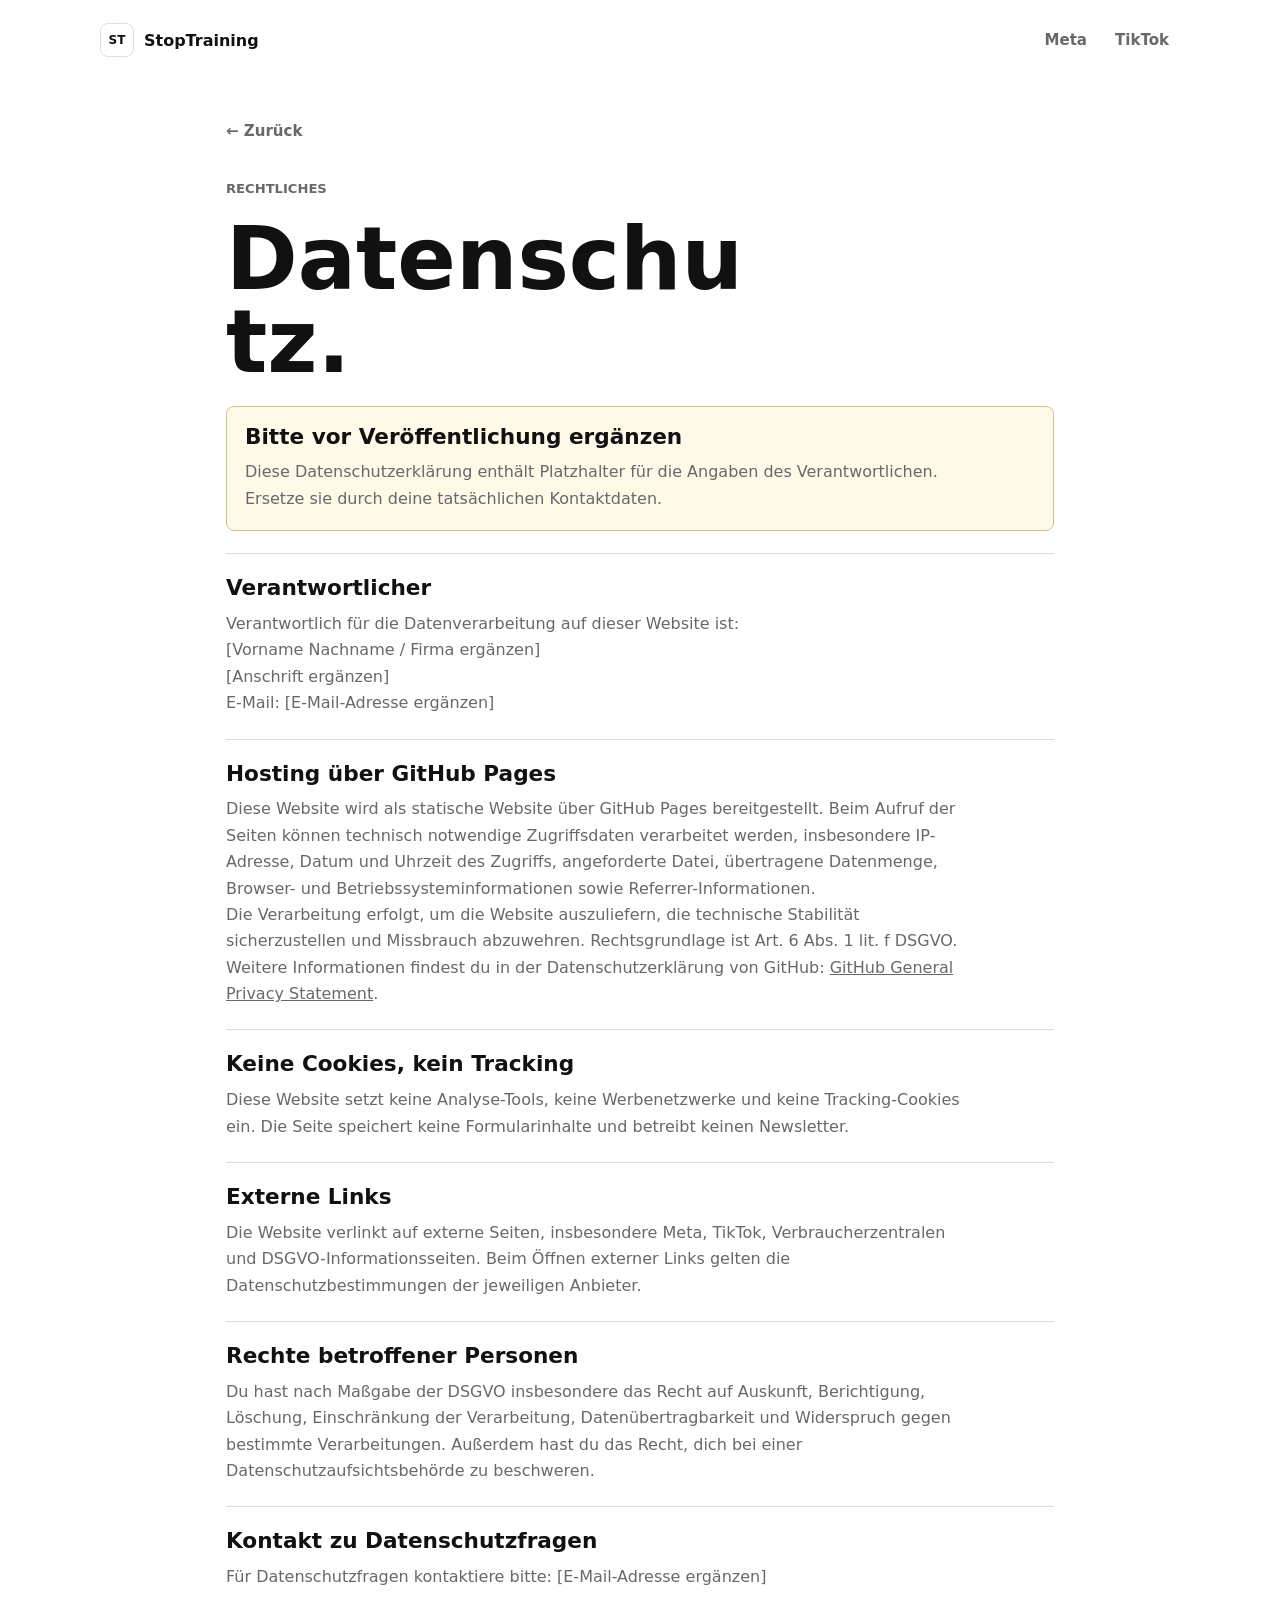
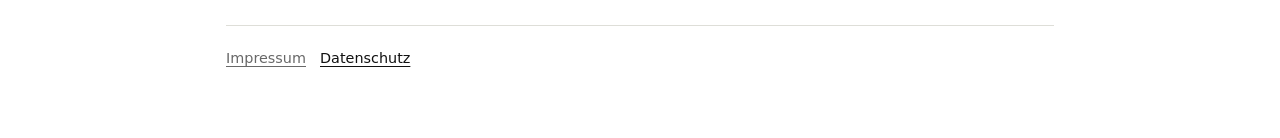
==== datenschutz.html @ 00260902 "Add legal pages and remove external icon CDN" ====
<!doctype html>
<html lang="de">
  <head>
    <meta charset="utf-8" />
    <meta name="viewport" content="width=device-width, initial-scale=1" />
    <meta name="theme-color" content="#ffffff" />
    <title>Datenschutz | StopTraining</title>
    <link rel="icon" href="assets/favicon.svg" type="image/svg+xml" />
    <link rel="stylesheet" href="styles.css" />
  </head>
  <body>
    <header class="site-header">
      <a class="brand" href="./" aria-label="StopTraining Startseite">
        <span class="brand-mark" aria-hidden="true">ST</span>
        <span>StopTraining</span>
      </a>
      <nav class="site-nav" aria-label="Navigation">
        <a href="meta.html">Meta</a>
        <a href="tiktok.html">TikTok</a>
      </nav>
    </header>

    <main class="page legal-page">
      <a class="back-link" href="./">← Zurück</a>
      <p class="kicker">Rechtliches</p>
      <h1>Datenschutz.</h1>

      <section class="legal-section warning-box">
        <h2>Bitte vor Veröffentlichung ergänzen</h2>
        <p>
          Diese Datenschutzerklärung enthält Platzhalter für die Angaben des Verantwortlichen. Ersetze sie durch deine tatsächlichen Kontaktdaten.
        </p>
      </section>

      <section class="legal-section">
        <h2>Verantwortlicher</h2>
        <p>
          Verantwortlich für die Datenverarbeitung auf dieser Website ist:<br />
          [Vorname Nachname / Firma ergänzen]<br />
          [Anschrift ergänzen]<br />
          E-Mail: [E-Mail-Adresse ergänzen]
        </p>
      </section>

      <section class="legal-section">
        <h2>Hosting über GitHub Pages</h2>
        <p>
          Diese Website wird als statische Website über GitHub Pages bereitgestellt. Beim Aufruf der Seiten können technisch notwendige Zugriffsdaten verarbeitet werden, insbesondere IP-Adresse, Datum und Uhrzeit des Zugriffs, angeforderte Datei, übertragene Datenmenge, Browser- und Betriebssysteminformationen sowie Referrer-Informationen.
        </p>
        <p>
          Die Verarbeitung erfolgt, um die Website auszuliefern, die technische Stabilität sicherzustellen und Missbrauch abzuwehren. Rechtsgrundlage ist Art. 6 Abs. 1 lit. f DSGVO. Weitere Informationen findest du in der Datenschutzerklärung von GitHub: <a href="https://docs.github.com/en/site-policy/privacy-policies/github-general-privacy-statement" target="_blank" rel="noreferrer">GitHub General Privacy Statement</a>.
        </p>
      </section>

      <section class="legal-section">
        <h2>Keine Cookies, kein Tracking</h2>
        <p>
          Diese Website setzt keine Analyse-Tools, keine Werbenetzwerke und keine Tracking-Cookies ein. Die Seite speichert keine Formularinhalte und betreibt keinen Newsletter.
        </p>
      </section>

      <section class="legal-section">
        <h2>Externe Links</h2>
        <p>
          Die Website verlinkt auf externe Seiten, insbesondere Meta, TikTok, Verbraucherzentralen und DSGVO-Informationsseiten. Beim Öffnen externer Links gelten die Datenschutzbestimmungen der jeweiligen Anbieter.
        </p>
      </section>

      <section class="legal-section">
        <h2>Rechte betroffener Personen</h2>
        <p>
          Du hast nach Maßgabe der DSGVO insbesondere das Recht auf Auskunft, Berichtigung, Löschung, Einschränkung der Verarbeitung, Datenübertragbarkeit und Widerspruch gegen bestimmte Verarbeitungen. Außerdem hast du das Recht, dich bei einer Datenschutzaufsichtsbehörde zu beschweren.
        </p>
      </section>

      <section class="legal-section">
        <h2>Kontakt zu Datenschutzfragen</h2>
        <p>
          Für Datenschutzfragen kontaktiere bitte: [E-Mail-Adresse ergänzen]
        </p>
      </section>

      <footer class="legal-footer page-footer">
        <a href="impressum.html">Impressum</a>
        <a href="datenschutz.html" aria-current="page">Datenschutz</a>
      </footer>
    </main>
  </body>
</html>
---- styles.css ----
:root {
  color-scheme: light;
  --ink: #111111;
  --muted: #686868;
  --soft: #f6f6f3;
  --line: #deded8;
  --paper: #ffffff;
  --radius: 8px;
  font-family:
    Inter, ui-sans-serif, system-ui, -apple-system, BlinkMacSystemFont, "Segoe UI", sans-serif;
}

* {
  box-sizing: border-box;
}

html {
  scroll-behavior: smooth;
}

body {
  min-width: 320px;
  margin: 0;
  background: var(--paper);
  color: var(--ink);
}

a {
  color: inherit;
}

button,
a {
  -webkit-tap-highlight-color: transparent;
}

.site-header {
  display: flex;
  align-items: center;
  justify-content: space-between;
  gap: 20px;
  width: min(1080px, calc(100% - 32px));
  margin: 0 auto;
  padding: 22px 0;
}

.brand,
.site-nav,
.back-link,
.button,
.copy-head,
.sources,
.legal-footer {
  display: flex;
  align-items: center;
}

.brand {
  gap: 10px;
  font-weight: 800;
  text-decoration: none;
}

.brand-mark {
  display: grid;
  width: 34px;
  height: 34px;
  place-items: center;
  border: 1px solid var(--line);
  border-radius: var(--radius);
  font-size: 0.75rem;
  font-weight: 850;
}

.site-nav {
  gap: 6px;
}

.site-nav a {
  border-radius: var(--radius);
  padding: 9px 11px;
  color: var(--muted);
  font-size: 0.94rem;
  font-weight: 750;
  text-decoration: none;
}

.site-nav a:hover,
.site-nav a:focus-visible,
.site-nav a[aria-current="page"] {
  background: var(--soft);
  color: var(--ink);
}

.home {
  min-height: 100svh;
  background:
    linear-gradient(180deg, #ffffff, #fafafa 52%, #f5f5f1);
}

.home-main {
  display: grid;
  min-height: calc(100svh - 78px);
  place-items: center;
  padding: 40px 16px 96px;
}

.home-hero,
.page {
  width: min(860px, 100%);
}

.home-hero {
  text-align: center;
}

.kicker {
  margin: 0 0 18px;
  color: var(--muted);
  font-size: 0.82rem;
  font-weight: 800;
  letter-spacing: 0;
  text-transform: uppercase;
}

h1,
h2,
p {
  overflow-wrap: anywhere;
}

h1 {
  margin: 0;
  font-size: clamp(3.1rem, 8vw, 6.4rem);
  line-height: 0.96;
  letter-spacing: 0;
}

h2 {
  margin: 0;
  font-size: 1.35rem;
  line-height: 1.15;
  letter-spacing: 0;
}

p {
  color: var(--muted);
  line-height: 1.65;
}

.action-row {
  justify-content: center;
  display: flex;
  flex-wrap: wrap;
  gap: 10px;
  margin-top: 34px;
}

.button {
  justify-content: center;
  gap: 10px;
  min-height: 48px;
  border: 1px solid var(--ink);
  border-radius: var(--radius);
  padding: 12px 17px;
  background: var(--ink);
  color: white;
  font-weight: 800;
  line-height: 1.15;
  text-align: center;
  text-decoration: none;
}

.button:hover,
.button:focus-visible,
.icon-button:hover,
.icon-button:focus-visible {
  transform: translateY(-1px);
}

.button-secondary {
  background: white;
  color: var(--ink);
}

.button-dark {
  background: #1d1d1d;
}

.page {
  margin: 0 auto;
  padding: 42px 16px 72px;
}

.back-link {
  width: fit-content;
  gap: 7px;
  margin-bottom: 38px;
  color: var(--muted);
  font-size: 0.94rem;
  font-weight: 750;
  text-decoration: none;
}

.back-link:hover,
.back-link:focus-visible {
  color: var(--ink);
}

.guide-hero {
  padding-bottom: 38px;
  border-bottom: 1px solid var(--line);
}

.guide-hero h1 {
  max-width: 9.5ch;
  font-size: clamp(3rem, 7vw, 5.4rem);
}

.guide-hero p {
  max-width: 58ch;
  margin: 22px 0 0;
}

.guide-hero .action-row {
  justify-content: flex-start;
}

.content-grid {
  display: grid;
  grid-template-columns: repeat(2, minmax(0, 1fr));
  gap: 16px;
  margin-top: 26px;
}

.panel,
.details-block,
.small-note {
  border: 1px solid var(--line);
  border-radius: var(--radius);
  background: white;
}

.panel {
  padding: 22px;
}

.steps {
  display: grid;
  gap: 10px;
  margin: 18px 0 0;
  padding-left: 1.25rem;
  color: #323232;
  line-height: 1.58;
}

.details-block {
  margin-top: 16px;
  overflow: hidden;
}

.details-block summary {
  cursor: pointer;
  padding: 18px 20px;
  font-weight: 850;
}

.copy-head {
  justify-content: space-between;
  gap: 16px;
  padding: 0 20px 14px;
  color: var(--muted);
  font-size: 0.94rem;
  font-weight: 750;
}

.icon-button {
  display: inline-flex;
  align-items: center;
  justify-content: center;
  min-height: 40px;
  border: 1px solid var(--line);
  border-radius: var(--radius);
  padding: 9px 12px;
  background: white;
  color: var(--ink);
  cursor: pointer;
  font: inherit;
  font-size: 0.86rem;
  font-weight: 800;
}

pre {
  margin: 0;
  padding: 20px;
  overflow-x: auto;
  border-top: 1px solid var(--line);
  background: var(--soft);
  white-space: pre-wrap;
  color: #2d2d2d;
  font:
    0.92rem/1.6 ui-monospace, SFMono-Regular, Menlo, Monaco, Consolas, "Liberation Mono",
    monospace;
}

.small-note {
  margin-top: 16px;
  padding: 20px;
}

.small-note p {
  margin: 10px 0 0;
}

.sources {
  flex-wrap: wrap;
  gap: 8px 12px;
  margin-top: 30px;
  color: var(--muted);
  font-size: 0.9rem;
}

.sources a {
  color: var(--ink);
  text-underline-offset: 3px;
}

.legal-footer {
  justify-content: center;
  gap: 14px;
  width: min(1080px, calc(100% - 32px));
  margin: 0 auto;
  padding: 22px 0;
  color: var(--muted);
  font-size: 0.9rem;
}

.page-footer {
  justify-content: flex-start;
  width: 100%;
  margin-top: 34px;
  padding: 24px 0 0;
  border-top: 1px solid var(--line);
}

.legal-footer a {
  color: inherit;
  text-underline-offset: 3px;
}

.legal-footer a:hover,
.legal-footer a:focus-visible,
.legal-footer a[aria-current="page"] {
  color: var(--ink);
}

.legal-page h1 {
  max-width: 9ch;
  font-size: clamp(3rem, 7vw, 5.4rem);
}

.legal-section {
  margin-top: 22px;
  padding-top: 22px;
  border-top: 1px solid var(--line);
}

.legal-section h2 {
  margin-bottom: 10px;
}

.legal-section p {
  max-width: 74ch;
  margin: 0;
}

.warning-box {
  border: 1px solid #d8c28a;
  border-radius: var(--radius);
  padding: 18px;
  background: #fff9e8;
}

.toast {
  position: fixed;
  right: 16px;
  bottom: 16px;
  max-width: min(340px, calc(100% - 32px));
  border-radius: var(--radius);
  padding: 12px 14px;
  background: var(--ink);
  color: white;
  font-weight: 800;
  opacity: 0;
  pointer-events: none;
  transform: translateY(8px);
  transition:
    opacity 160ms ease,
    transform 160ms ease;
}

.toast.is-visible {
  opacity: 1;
  transform: translateY(0);
}

@media (max-width: 720px) {
  .site-header {
    width: min(100% - 24px, 860px);
  }

  .home-main {
    align-items: start;
    min-height: auto;
    padding-top: 78px;
  }

  h1 {
    font-size: clamp(3rem, 15vw, 4.8rem);
  }

  .action-row,
  .button {
    width: 100%;
  }

  .content-grid {
    grid-template-columns: 1fr;
  }

  .guide-hero h1 {
    font-size: clamp(2.8rem, 14vw, 4.3rem);
  }
}

@media (max-width: 440px) {
  .site-header {
    align-items: flex-start;
    flex-direction: column;
  }

  .site-nav {
    width: 100%;
  }

  .site-nav a {
    flex: 1;
    text-align: center;
  }

  .page {
    padding-top: 26px;
  }
}

@media (prefers-reduced-motion: reduce) {
  *,
  *::before,
  *::after {
    scroll-behavior: auto !important;
    transition-duration: 0.01ms !important;
  }
}
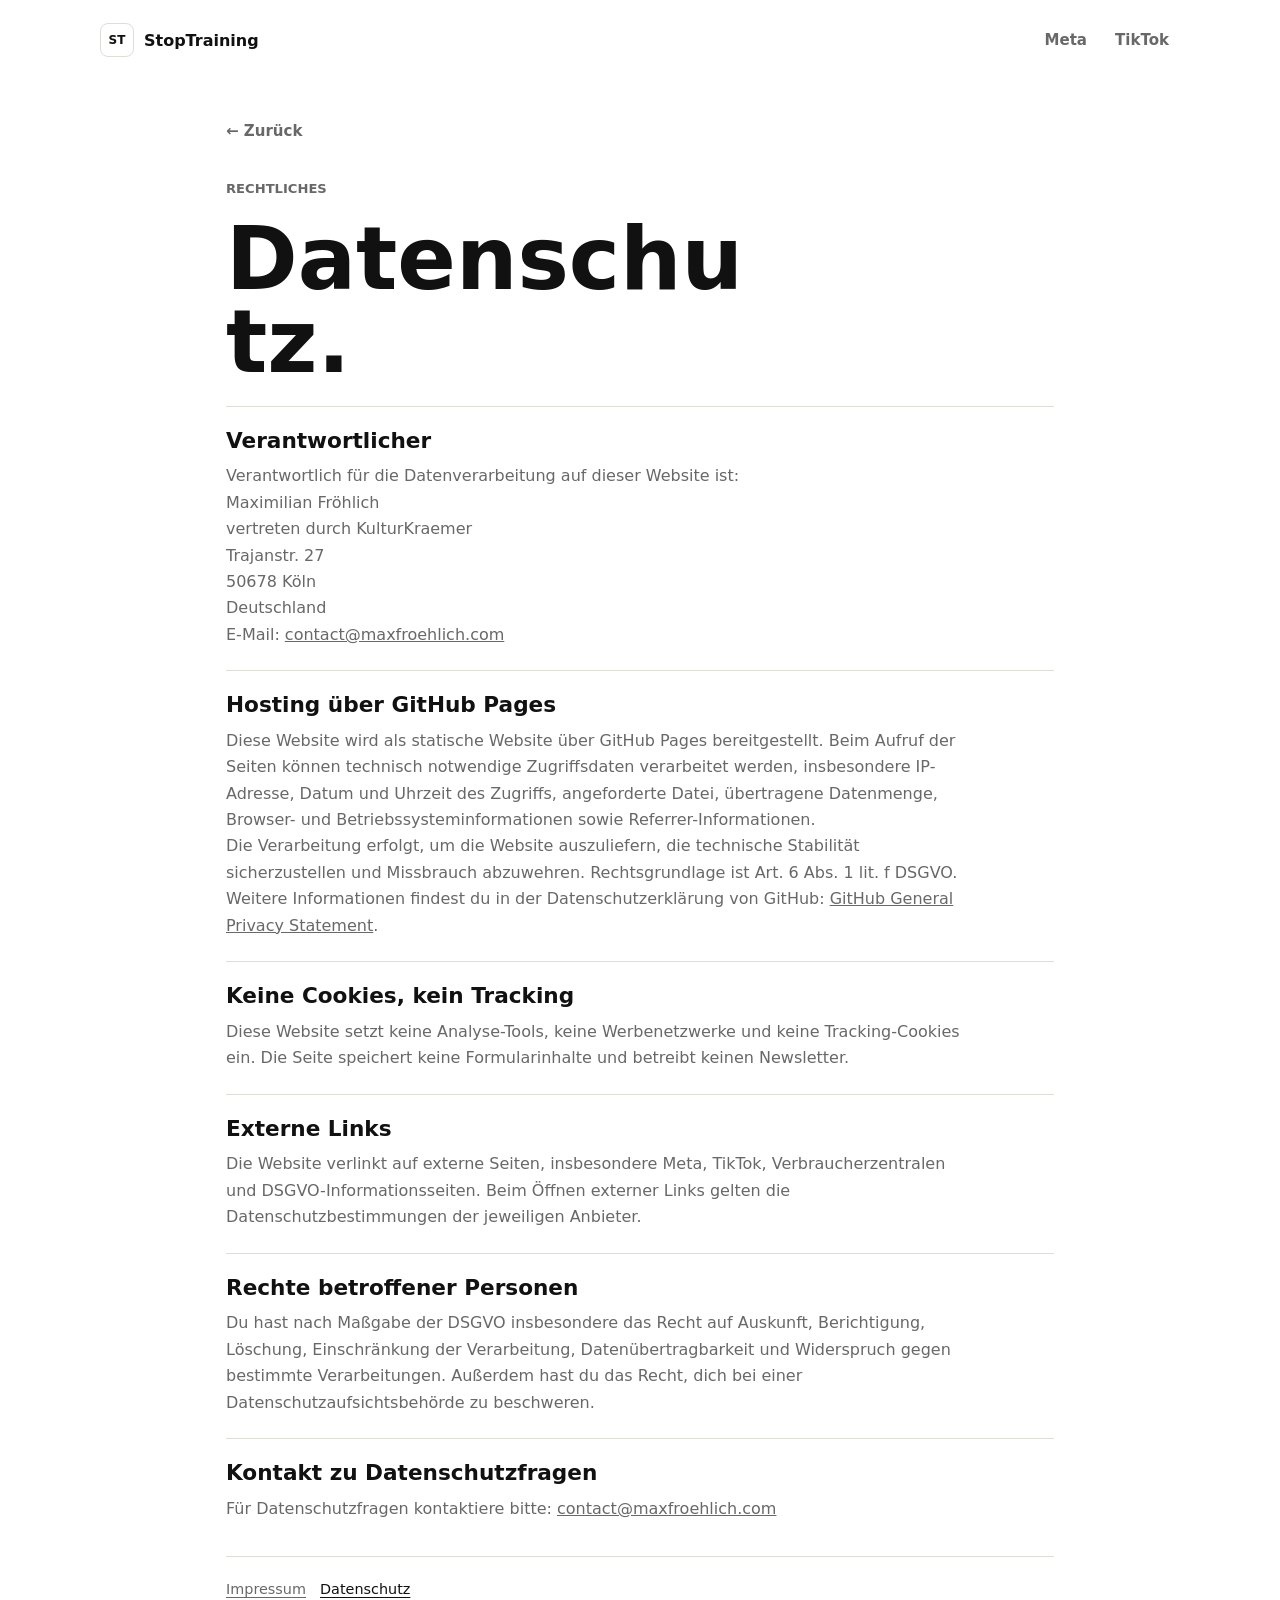
==== commit 5477f3f4: "Fill legal operator details" ====
--- a/datenschutz.html
+++ b/datenschutz.html
@@ -25,20 +25,16 @@
       <p class="kicker">Rechtliches</p>
       <h1>Datenschutz.</h1>
 
-      <section class="legal-section warning-box">
-        <h2>Bitte vor Veröffentlichung ergänzen</h2>
-        <p>
-          Diese Datenschutzerklärung enthält Platzhalter für die Angaben des Verantwortlichen. Ersetze sie durch deine tatsächlichen Kontaktdaten.
-        </p>
-      </section>
-
       <section class="legal-section">
         <h2>Verantwortlicher</h2>
         <p>
           Verantwortlich für die Datenverarbeitung auf dieser Website ist:<br />
-          [Vorname Nachname / Firma ergänzen]<br />
-          [Anschrift ergänzen]<br />
-          E-Mail: [E-Mail-Adresse ergänzen]
+          Maximilian Fröhlich<br />
+          vertreten durch KulturKraemer<br />
+          Trajanstr. 27<br />
+          50678 Köln<br />
+          Deutschland<br />
+          E-Mail: <a href="mailto:contact@maxfroehlich.com">contact@maxfroehlich.com</a>
         </p>
       </section>
 
@@ -76,7 +72,7 @@
       <section class="legal-section">
         <h2>Kontakt zu Datenschutzfragen</h2>
         <p>
-          Für Datenschutzfragen kontaktiere bitte: [E-Mail-Adresse ergänzen]
+          Für Datenschutzfragen kontaktiere bitte: <a href="mailto:contact@maxfroehlich.com">contact@maxfroehlich.com</a>
         </p>
       </section>
 
